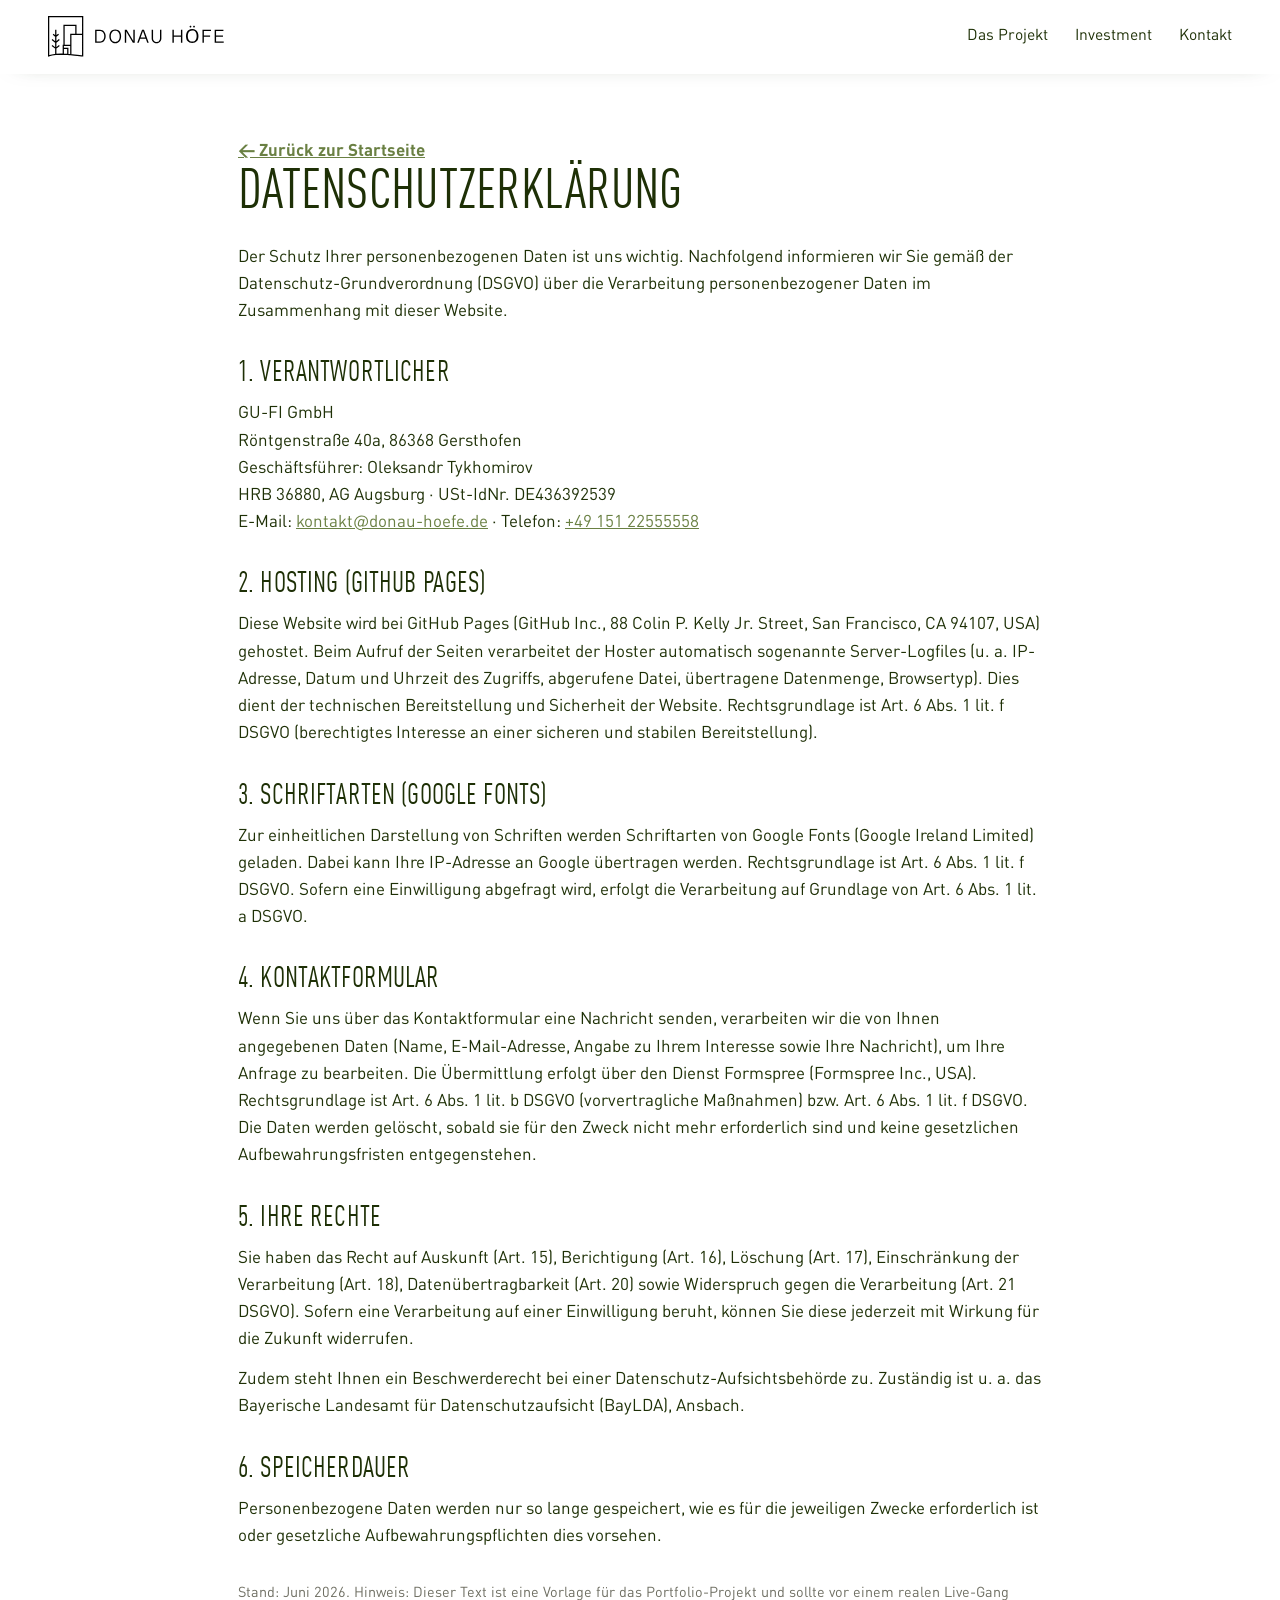
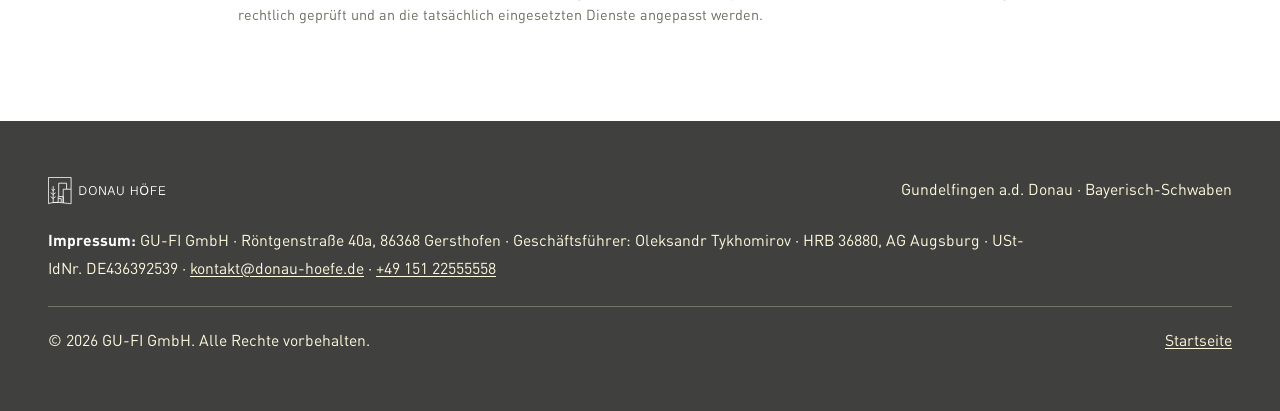
==== datenschutz.html @ a9e22f4d "Neues Hero-Foto+Favicon; Hero tiefer/Kicker 2-zeilig/Logo groesser; Closing volles Foto (Ball sichtb" ====
<!DOCTYPE html>
<html lang="de">
<head>
  <meta charset="UTF-8" />
  <meta name="viewport" content="width=device-width, initial-scale=1.0" />
  <title>Datenschutzerklärung — DONAU HÖFE | GU-FI GmbH</title>
  <meta name="theme-color" content="#1e3006" />
  <meta name="description" content="Datenschutzerklärung der GU-FI GmbH für die Website donau-hoefe.de." />
  <link rel="canonical" href="https://donau-hoefe.de/datenschutz.html" />
  <link rel="icon" href="favicon.ico" sizes="any" />
  <link rel="icon" type="image/png" href="assets/img/favicon-32.png" sizes="32x32" />
  <link rel="apple-touch-icon" href="assets/img/apple-touch-icon.png" />
  <link rel="manifest" href="site.webmanifest" />
  <link rel="stylesheet" href="assets/css/styles.css?v=17" />
</head>
<body>

  <header class="header is-solid" id="header">
    <div class="container">
      <a href="index.html" class="brand" aria-label="Donau Höfe — Startseite"><img src="assets/img/logo.svg" alt="Donau Höfe" /></a>
      <nav class="nav" aria-label="Hauptnavigation">
        <a href="index.html#projekt">Das Projekt</a>
        <a href="index.html#investment">Investment</a>
        <a href="index.html#kontakt" class="nav__cta">Kontakt</a>
      </nav>
    </div>
  </header>

  <main class="container legal">
    <a href="index.html" style="color:var(--olive);font-weight:600;">&larr; Zurück zur Startseite</a>
    <h1>Datenschutzerklärung</h1>
    <p>Der Schutz Ihrer personenbezogenen Daten ist uns wichtig. Nachfolgend informieren wir Sie gemäß der Datenschutz-Grundverordnung (DSGVO) über die Verarbeitung personenbezogener Daten im Zusammenhang mit dieser Website.</p>

    <h2>1. Verantwortlicher</h2>
    <p>
      GU-FI GmbH<br />
      Röntgenstraße 40a, 86368 Gersthofen<br />
      Geschäftsführer: Oleksandr Tykhomirov<br />
      HRB 36880, AG Augsburg · USt-IdNr. DE436392539<br />
      E-Mail: <a href="mailto:kontakt@donau-hoefe.de">kontakt@donau-hoefe.de</a> · Telefon: <a href="tel:+4915122555558">+49 151 22555558</a>
    </p>

    <h2>2. Hosting (GitHub Pages)</h2>
    <p>Diese Website wird bei GitHub Pages (GitHub Inc., 88 Colin P. Kelly Jr. Street, San Francisco, CA 94107, USA) gehostet. Beim Aufruf der Seiten verarbeitet der Hoster automatisch sogenannte Server-Logfiles (u. a. IP-Adresse, Datum und Uhrzeit des Zugriffs, abgerufene Datei, übertragene Datenmenge, Browsertyp). Dies dient der technischen Bereitstellung und Sicherheit der Website. Rechtsgrundlage ist Art. 6 Abs. 1 lit. f DSGVO (berechtigtes Interesse an einer sicheren und stabilen Bereitstellung).</p>

    <h2>3. Schriftarten (Google Fonts)</h2>
    <p>Zur einheitlichen Darstellung von Schriften werden Schriftarten von Google Fonts (Google Ireland Limited) geladen. Dabei kann Ihre IP-Adresse an Google übertragen werden. Rechtsgrundlage ist Art. 6 Abs. 1 lit. f DSGVO. Sofern eine Einwilligung abgefragt wird, erfolgt die Verarbeitung auf Grundlage von Art. 6 Abs. 1 lit. a DSGVO.</p>

    <h2>4. Kontaktformular</h2>
    <p>Wenn Sie uns über das Kontaktformular eine Nachricht senden, verarbeiten wir die von Ihnen angegebenen Daten (Name, E-Mail-Adresse, Angabe zu Ihrem Interesse sowie Ihre Nachricht), um Ihre Anfrage zu bearbeiten. Die Übermittlung erfolgt über den Dienst Formspree (Formspree Inc., USA). Rechtsgrundlage ist Art. 6 Abs. 1 lit. b DSGVO (vorvertragliche Maßnahmen) bzw. Art. 6 Abs. 1 lit. f DSGVO. Die Daten werden gelöscht, sobald sie für den Zweck nicht mehr erforderlich sind und keine gesetzlichen Aufbewahrungsfristen entgegenstehen.</p>

    <h2>5. Ihre Rechte</h2>
    <p>Sie haben das Recht auf Auskunft (Art. 15), Berichtigung (Art. 16), Löschung (Art. 17), Einschränkung der Verarbeitung (Art. 18), Datenübertragbarkeit (Art. 20) sowie Widerspruch gegen die Verarbeitung (Art. 21 DSGVO). Sofern eine Verarbeitung auf einer Einwilligung beruht, können Sie diese jederzeit mit Wirkung für die Zukunft widerrufen.</p>
    <p>Zudem steht Ihnen ein Beschwerderecht bei einer Datenschutz-Aufsichtsbehörde zu. Zuständig ist u. a. das Bayerische Landesamt für Datenschutzaufsicht (BayLDA), Ansbach.</p>

    <h2>6. Speicherdauer</h2>
    <p>Personenbezogene Daten werden nur so lange gespeichert, wie es für die jeweiligen Zwecke erforderlich ist oder gesetzliche Aufbewahrungspflichten dies vorsehen.</p>

    <p style="margin-top:2rem;color:var(--muted);font-size:.9rem;">Stand: Juni 2026. Hinweis: Dieser Text ist eine Vorlage für das Portfolio-Projekt und sollte vor einem realen Live-Gang rechtlich geprüft und an die tatsächlich eingesetzten Dienste angepasst werden.</p>
  </main>

  <footer class="footer">
    <div class="container">
      <div class="footer__top">
        <span class="footer__brand"><img src="assets/img/logo.svg" alt="Donau Höfe" /></span>
        <span>Gundelfingen a.d. Donau · Bayerisch-Schwaben</span>
      </div>
      <p class="footer__impressum">
        <b>Impressum:</b> GU-FI GmbH · Röntgenstraße 40a, 86368 Gersthofen ·
        Geschäftsführer: Oleksandr Tykhomirov · HRB 36880, AG Augsburg ·
        USt-IdNr. DE436392539 ·
        <a href="mailto:kontakt@donau-hoefe.de">kontakt@donau-hoefe.de</a> ·
        <a href="tel:+4915122555558">+49 151 22555558</a>
      </p>
      <div class="footer__bottom">
        <span>© 2026 GU-FI GmbH. Alle Rechte vorbehalten.</span>
        <a href="index.html">Startseite</a>
      </div>
    </div>
  </footer>

</body>
</html>
---- assets/css/styles.css ----
/* ============================================================
   DONAU HÖFE — Design nach Figma (Olga, 2026-06-16)
   Palette: Oliv #1e3006 · Creme #fffadd · Oliv-Grün #6a8043
            · Orange #ed7a13 (Akzent) · Graphit #40413f · Weiß
   Schrift: Saira / Saira Condensed  (Ersatz für AdihausDIN, proprietär)
   ============================================================ */

/* ---- Schriften: AdihausDIN (Originalschrift aus Figma) ---- */
@font-face { font-family:"AdihausDIN"; src:url("../fonts/adihausdin_regular.otf") format("opentype"); font-weight:400; font-style:normal; font-display:swap; }
@font-face { font-family:"AdihausDIN"; src:url("../fonts/adihausdin_bold.otf") format("opentype"); font-weight:700; font-style:normal; font-display:swap; }
@font-face { font-family:"AdihausDIN Cn"; src:url("../fonts/adihausdin_cn.ttf") format("truetype"); font-weight:400 700; font-style:normal; font-display:swap; }

:root {
  --ink: #1e3006;        /* dunkles Oliv: Text, Linien, Headlines auf Weiß */
  --ink2: #000000;       /* einige Headlines (Figma) */
  --cream: #fffadd;      /* Text auf Foto/Dunkel */
  --olive: #6a8043;      /* Sekundärtext, Button-Text auf Weiß */
  --orange: #ed7a13;     /* Akzent: Zahlen, Highlights, Pin */
  --graphite: #40413f;   /* Badge-/Label-Hinterlegung */
  --pale: #ffe687;       /* helles Gelb (Pfeile/Highlights) */
  --pale2: #fffc9e;
  --white: #ffffff;
  --paper: #ffffff;
  --line: #d7d3c4;
  --muted: #6f6f63;

  --f-head: "AdihausDIN Cn", "Arial Narrow", "Roboto Condensed", sans-serif;
  --f-body: "AdihausDIN", system-ui, -apple-system, "Segoe UI", Roboto, sans-serif;

  --maxw: 1360px;
  --gutter: clamp(1.1rem, 4.2vw, 3rem);
  --section-y: clamp(3.5rem, 8vw, 6.5rem);
  --radius: 0px;        /* eckig, wie im Figma */
  --radius-sm: 0px;
  --pill: 0px;
  --header-h: 74px;
  --shadow: none;
  --shadow-soft: none;
}

*, *::before, *::after { box-sizing: border-box; }
* { margin: 0; }
html { scroll-behavior: smooth; -webkit-text-size-adjust: 100%; }
body {
  font-family: var(--f-body);
  font-size: 1.0625rem;
  line-height: 1.6;
  color: var(--ink);
  background: var(--paper);
  -webkit-font-smoothing: antialiased;
  overflow-x: hidden;
}
img, picture, svg { display: block; max-width: 100%; }
img { height: auto; }
a { color: inherit; text-decoration: none; }
button, input, textarea, select { font: inherit; color: inherit; }
:focus-visible { outline: 3px solid var(--orange); outline-offset: 3px; border-radius: 4px; }

h1, h2, h3 {
  font-family: var(--f-head);
  font-weight: 600;
  line-height: 1.0;
  text-transform: uppercase;
  letter-spacing: .005em;
  color: var(--ink);
}
h1 { font-size: clamp(2.4rem, 5vw, 3.5rem); }
h2 { font-size: clamp(1.9rem, 3.4vw, 2.55rem); }
h3 { font-size: clamp(1.5rem, 2.6vw, 1.95rem); line-height: 1.04; }
p { color: var(--ink); }
strong { font-weight: 600; }

/* ---- Layout-Helfer ---- */
.container { width: 100%; max-width: var(--maxw); margin-inline: auto; padding-inline: var(--gutter); }
.section { padding-block: var(--section-y); }
.lead { font-size: clamp(1.1rem, 1.6vw, 1.3rem); line-height: 1.5; }

/* Sektions-Kopf: Label + Linie (Figma-Muster) */
.eyebrow {
  font-family: var(--f-body);
  font-weight: 600;
  font-size: .95rem;
  letter-spacing: .12em;
  text-transform: uppercase;
  color: var(--ink);
  display: inline-flex; align-items: center; gap: .55rem;
}
.eyebrow img { width: 22px; height: 22px; }
.rule { height: 2px; background: var(--ink); border: 0; margin: 1rem 0 1.6rem; }
.rule--light { background: rgba(255,255,255,.5); }

/* ---- Buttons: Pfeil-Pille (einheitlich) ---- */
.btn {
  display: inline-flex; align-items: center; gap: .9rem;
  font-family: var(--f-head);
  font-weight: 600;
  text-transform: uppercase;
  letter-spacing: .03em;
  font-size: 1.1rem;
  line-height: 1;
  padding: .95rem 1.7rem;
  border-radius: 0;
  border: 2px solid currentColor;
  background: transparent;
  color: var(--olive);
  cursor: pointer;
  transition: background .2s ease, color .2s ease, transform .2s ease, border-color .2s ease;
}
.btn::after { content: ""; width: 14px; height: 30px; flex: none; background: currentColor;
  -webkit-mask: url("data:image/svg+xml,%3Csvg xmlns='http://www.w3.org/2000/svg' viewBox='0 0 14 30'%3E%3Cpath d='M7 1 V25 M1.5 19 L7 25 L12.5 19' stroke='black' stroke-width='1.6' fill='none'/%3E%3C/svg%3E") no-repeat center / contain;
  mask: url("data:image/svg+xml,%3Csvg xmlns='http://www.w3.org/2000/svg' viewBox='0 0 14 30'%3E%3Cpath d='M7 1 V25 M1.5 19 L7 25 L12.5 19' stroke='black' stroke-width='1.6' fill='none'/%3E%3C/svg%3E") no-repeat center / contain;
  transition: transform .2s ease; }
.btn:hover::after { transform: translateY(3px); }
.btn:hover { background: var(--olive); color: var(--white); border-color: var(--olive); }
.btn--solid { background: var(--olive); border-color: var(--olive); color: var(--white); }
.btn--solid:hover { background: var(--ink); border-color: var(--ink); }
.btn--gleam { color: var(--pale); }              /* auf Foto: GLEAM #ffe687 */
.btn--gleam:hover { background: var(--pale); border-color: var(--pale); color: var(--ink); }
.btn--cream { color: var(--pale); }
.btn--cream:hover { background: var(--pale); border-color: var(--pale); color: var(--ink); }
.btn-row { display: flex; flex-wrap: wrap; gap: 1rem; margin-top: 1.8rem; }

/* Inline-Highlight (orange) wie "23.700 m²" / "barrierefrei" */
.mark { background: var(--orange); color: var(--white); padding: .04em .4em; border-radius: 0; white-space: nowrap; font-weight: 500; }
/* Zweifarbige Headlines (Akzentwort wie im Figma) */
.hl-o { color: var(--orange); }
.hl-g { color: var(--olive); }

/* ============================================================ HEADER */
.header {
  position: fixed; inset: 0 0 auto 0; z-index: 100; height: var(--header-h);
  display: flex; align-items: center;
  transition: background .3s ease, box-shadow .3s ease;
}
.header .container { display: flex; align-items: center; justify-content: space-between; gap: 1.5rem; }
.header.is-solid { background: rgba(255,255,255,.94); -webkit-backdrop-filter: blur(8px); backdrop-filter: blur(8px); box-shadow: 0 4px 24px -20px rgba(30,48,6,.6); }
.brand { display: inline-flex; align-items: center; gap: .5rem; font-family: var(--f-head); font-weight: 600; font-size: 1.6rem; letter-spacing: .02em; color: var(--white); }
.brand img { height: 42px; width: auto; display: block; }
.header.is-solid .brand { color: var(--ink); }
.header.is-solid .brand img { filter: brightness(0); }   /* weißes Logo auf hellem Header dunkel */
.nav { display: flex; align-items: center; gap: 1.7rem; }
.nav a { font-size: .98rem; font-weight: 500; color: var(--ink); position: relative; text-shadow: 0 1px 10px rgba(255,255,255,.4); }
.nav a::after { content: ""; position: absolute; left: 0; bottom: -5px; height: 2px; width: 0; background: var(--orange); transition: width .2s ease; }
.nav a:hover::after { width: 100%; }
.header.is-solid .nav a { text-shadow: none; }
.nav-toggle { display: none; width: 34px; height: 34px; border: 0; border-radius: 0; background: transparent; cursor: pointer; align-items: center; justify-content: center; }
.nav-toggle span, .nav-toggle span::before, .nav-toggle span::after { content: ""; display: block; width: 26px; height: 1.5px; background: var(--ink); position: relative; transition: .25s; }
.nav-toggle span::before { position: absolute; top: -7px; }
.nav-toggle span::after { position: absolute; top: 7px; }
.nav-open .nav-toggle span { background: transparent; }
.nav-open .nav-toggle span::before { top: 0; transform: rotate(45deg); }
.nav-open .nav-toggle span::after { top: 0; transform: rotate(-45deg); }

/* ============================================================ HERO */
.hero { position: relative; min-height: clamp(620px, 92vh, 880px); display: flex; align-items: center; color: var(--cream); isolation: isolate; }
.hero__media { position: absolute; inset: 0; z-index: -2; }
.hero__media img { width: 100%; height: 100%; object-fit: cover; }
.hero::after { content: ""; position: absolute; inset: 0; z-index: -1;
  background: linear-gradient(90deg, rgba(20,28,6,.55) 0%, rgba(20,28,6,.2) 48%, rgba(20,28,6,.05) 100%),
              linear-gradient(to bottom, rgba(20,28,6,.25) 0%, rgba(20,28,6,0) 22%); }
.hero .container { padding-top: var(--header-h); }
.hero__inner { max-width: 760px; }
.hero__kicker { font-weight: 300; letter-spacing: .16em; text-transform: uppercase; font-size: clamp(.9rem,1.3vw,1.12rem); line-height: 1.5; color: var(--cream); }
.hero__inner { margin-top: clamp(48px, 7vh, 84px); }   /* Textblock ~1,5–2 cm tiefer (wie Macet) */
.hero h1 { color: var(--cream); margin: 1rem 0 1.2rem; line-height: .98; }
.hero h1 .claim { display: block; margin-top: .35rem; }
.hero__sub { font-size: clamp(1.1rem,1.7vw,1.4rem); line-height: 1.45; color: var(--cream); max-width: 620px; margin-bottom: 1.6rem; }
.hero, .hero * { text-shadow: 0 2px 24px rgba(10,18,2,.4); }

/* ============================================================ SPLIT (Bild + Text) */
.split { display: grid; grid-template-columns: 1fr 1fr; gap: clamp(2rem, 5vw, 4.5rem); align-items: center; }
.split--text-right .split__media { order: -1; }
.split__media img { width: 100%; border-radius: var(--radius); box-shadow: var(--shadow); object-fit: cover; }
.split__body h2 { margin-bottom: 2rem; }   /* Abstand nach Headline = 2× Absatzabstand */
.split__body p { font-size: clamp(1.05rem,1.5vw,1.25rem); line-height: 1.5; }
.split__body p + p { margin-top: 1rem; }

/* ============================================================ QUARTIER — Mosaik */
.mosaic { display: grid; grid-template-columns: repeat(3, 1fr); gap: clamp(.8rem,1.5vw,1.1rem); }
.mosaic__row2 { grid-template-columns: repeat(2, 1fr); margin-top: clamp(.8rem,1.5vw,1.1rem); }
.tile { position: relative; border-radius: var(--radius); overflow: hidden; aspect-ratio: 5/4; isolation: isolate; box-shadow: var(--shadow-soft); }
.mosaic__row2 .tile { aspect-ratio: 16/9; }
.tile img { position: absolute; inset: 0; width: 100%; height: 100%; object-fit: cover; transition: transform .5s ease; }
.tile::after { content: ""; position: absolute; inset: 0; background: linear-gradient(to top, rgba(20,28,6,.7) 0%, rgba(20,28,6,.05) 55%, transparent 100%); }
.tile__label { position: absolute; left: 0; right: 0; bottom: 0; z-index: 1; text-align: center; padding: 1.1rem; font-family: var(--f-head); font-weight: 600; text-transform: uppercase; font-size: clamp(1.05rem,1.6vw,1.3rem); color: var(--cream); }
.tile:hover img { transform: scale(1.04); }

/* ============================================================ KENNZAHLEN */
.kpis { display: grid; grid-template-columns: repeat(4, 1fr); gap: clamp(1rem,2.5vw,2rem); text-align: center; }
.kpi__icon { width: 30px; height: 26px; margin: 0 auto .7rem; }
.kpi__icon svg { width: 100%; height: 100%; fill: none; stroke: var(--olive); stroke-width: 2; }
.kpi__num { font-family: var(--f-head); font-weight: 600; text-transform: uppercase; font-size: clamp(1.9rem,3.4vw,2.5rem); color: var(--orange); line-height: 1; }
.kpi__label { margin-top: .5rem; color: var(--olive); font-size: clamp(1rem,1.4vw,1.2rem); }
/* gleicher Leerraum vor und nach den Kennzahlen */
#kennzahlen { padding-top: 0; }

/* ============================================================ Foto-Band (Nachhaltigkeit/Lage/Entwicklung/Closing) */
.band { position: relative; isolation: isolate; overflow: hidden; color: var(--cream); }
.band__media { position: absolute; inset: 0; z-index: -2; }
.band__media img { width: 100%; height: 100%; object-fit: cover; }
/* KEIN Vollbild-Overlay. Foto bleibt hell. Lesbarkeit nur lokal unter der Textspalte. */
.band .container { padding-block: clamp(4rem, 9vw, 7rem); }
.band h2, .band .eyebrow { color: var(--cream); }
.band h2 { font-size: clamp(2.3rem, 4.4vw, 3.4rem); }   /* großer Headline wie im Figma */
.band__inner { max-width: 700px; }
.band p { color: var(--cream); font-size: clamp(1.05rem,1.5vw,1.25rem); line-height: 1.5; }
/* Lesbarkeit ohne Foto-Abdunklung: Schatten direkt am Text */
.band h2, .band .eyebrow, .band p { text-shadow: 0 2px 16px rgba(10,18,2,.6); }

/* Nachhaltigkeit: hohe Sektion, Bild ganz sichtbar, Text untere Drittel, Glas-Badges rechts */
/* Foto VOLLSTÄNDIG (Junge + Hase, kein Beschnitt): Bild im Fluss, Text als Overlay */
#nachhaltigkeit { display: block; min-height: 0; }
#nachhaltigkeit .band__media { position: relative; }
#nachhaltigkeit .band__media img { width: 100%; height: auto; display: block; }
#nachhaltigkeit .container { position: absolute; inset: 0; display: grid; grid-template-columns: 1.45fr .85fr; gap: clamp(2rem,5vw,4.5rem); align-items: end; padding-block: clamp(2.5rem,5vw,4.5rem); }
#nachhaltigkeit .band__inner { max-width: 720px; position: relative; z-index: 1; }
#nachhaltigkeit .badges { position: relative; z-index: 1; }
#nachhaltigkeit h2 { font-size: clamp(2.4rem, 4.4vw, 3.5rem); }
/* schmale Verlaufs-Unterlage NUR unter der Textspalte (links unten), Hase rechts bleibt frei */
#nachhaltigkeit .container::before { content: ""; position: absolute; inset: 0; z-index: 0; pointer-events: none; background: linear-gradient(to top right, rgba(20,28,6,.74) 0%, rgba(20,28,6,.16) 32%, rgba(20,28,6,0) 50%); }
.badges { display: flex; flex-direction: column; gap: .8rem; align-items: flex-end; }
.badge { background: rgba(255,255,255,.16); -webkit-backdrop-filter: blur(14px) saturate(130%); backdrop-filter: blur(14px) saturate(130%); border: 1px solid rgba(255,255,255,.45); color: #fff; font-family: var(--f-head); font-weight: 600; text-transform: uppercase; font-size: clamp(1.1rem,1.5vw,1.4rem); padding: .85rem 1.4rem; border-radius: 0; text-align: center; text-shadow: 0 1px 8px rgba(10,18,2,.4); }
@media (max-width: 980px){ #nachhaltigkeit .container { grid-template-columns: 1fr; } .badges { margin-top: 1.6rem; } }

/* ============================================================ LAGE */
.lage { position: relative; isolation: isolate; overflow: hidden; margin-bottom: var(--section-y); }
/* Karte VOLLSTÄNDIG zeigen (Ulm + Augsburg + Bogen) — Bild im Fluss, Text als Overlay */
.lage__media { position: relative; background: #e3e1d6; }
.lage__media img { width: 100%; height: auto; display: block; }
.lage__panel { background: rgba(255,255,255,.55); -webkit-backdrop-filter: blur(2px); backdrop-filter: blur(2px); padding: clamp(.9rem,1.6vw,1.4rem) clamp(1.1rem,1.8vw,1.6rem); max-width: 440px; margin-left: auto; }
.lage__panel h2 { font-size: clamp(1.3rem, 2vw, 1.7rem); }
.lage .container { position: absolute; inset: 0; padding-block: clamp(1.4rem,3vw,2.6rem); display: flex; align-items: flex-start; }

/* ============================================================ ENTWICKLUNG */
.entw__hero { position: relative; }
.entw__hero > picture img { width: 100%; height: clamp(380px, 44vw, 560px); object-fit: cover; display: block; }
.entw__hero .container { position: absolute; inset: 0; display: flex; align-items: center; pointer-events: none; }
.entw__card { --pad: clamp(1.8rem,3vw,2.6rem); background: var(--white); padding: var(--pad); padding-bottom: 0; max-width: 540px; margin-left: auto; pointer-events: auto; }
.entw__card p { font-size: clamp(1.05rem,1.5vw,1.2rem); line-height: 1.5; }
.entw__below { padding-top: clamp(2.5rem,5vw,4rem); padding-bottom: var(--section-y); }
/* Fortschrittsbalken — farbige Leiste unten an der Karte */
.entw__card .progress { display: grid; grid-template-columns: repeat(4,1fr); gap: 0; margin: var(--pad) calc(-1*var(--pad)) 0; }
.progress span { height: 14px; border-radius: 0; }
.progress span:nth-child(1){ background: #fffdee; } .progress span:nth-child(2){ background: var(--cream); }
.progress span:nth-child(3){ background: var(--pale); } .progress span:nth-child(4){ background: var(--olive); }
.timeline { display: grid; grid-template-columns: repeat(4,1fr); gap: clamp(1.5rem,4vw,3rem); position: relative; }
.timeline::before { content: ""; position: absolute; top: 21px; left: 1%; right: 1%; height: 2px; background: var(--line); z-index: 0; }
.tl { position: relative; z-index: 1; }
.tl__icon { width: 42px; height: 42px; margin-bottom: 1.2rem; background: #fff; padding-right: 12px; box-sizing: content-box; }
.tl__tag { font-family: var(--f-head); font-weight: 600; text-transform: uppercase; font-size: clamp(1.15rem,1.5vw,1.4rem); letter-spacing: .04em; color: var(--ink); line-height: 1; }
.tl__tag::after { content: ""; display: block; width: 28px; height: 3px; background: var(--orange); margin-top: .6rem; }
.tl__txt { margin-top: .85rem; color: var(--olive); font-size: clamp(1rem,1.3vw,1.12rem); line-height: 1.45; }

/* ============================================================ INVESTOREN */
.invest__intro { display: grid; grid-template-columns: 1fr 1fr; gap: clamp(1.5rem,4vw,3rem); }
.invest__intro p { font-size: clamp(1.05rem,1.5vw,1.25rem); line-height: 1.5; }
.plan { margin: clamp(2rem,4vw,3rem) 0 1rem; border-radius: var(--radius); overflow: hidden; box-shadow: var(--shadow-soft); border: 1px solid var(--line); }
.plan img { width: 100%; }
.plan__cap { padding: .8rem 1.2rem; font-size: .92rem; color: var(--muted); background: #faf9f4; border-top: 1px solid var(--line); }
.disclaimer { font-size: .95rem; color: var(--muted); line-height: 1.5; margin-bottom: clamp(2rem,4vw,3rem); }
.formats { display: grid; grid-template-columns: 1fr 1fr; gap: clamp(2rem,5vw,4rem); align-items: center; }
.formats__media img { width: 100%; border-radius: var(--radius); box-shadow: var(--shadow); }
.format + .format { margin-top: 1.8rem; }
.format h3 { margin-bottom: .4rem; }
.format p { color: var(--ink); font-size: clamp(1rem,1.4vw,1.15rem); line-height: 1.45; }

/* ============================================================ PROJEKTTRÄGER */
.traeger { text-align: center; }
#projekttraeger { padding-bottom: 0; }
.traeger .eyebrow { justify-content: center; }
.traeger__head { max-width: 760px; margin: 0 auto clamp(2rem,4vw,3rem); }
.traeger__head p { margin-top: 1rem; font-size: clamp(1.05rem,1.5vw,1.25rem); color: var(--ink); }
.traeger__sign { width: clamp(110px,12vw,150px); height: auto; margin: 1.4rem auto 0; display: block; }
/* Polaroid-Karten: weißer Rahmen (unten dicker), Neigung, Schatten, überlappend */
.traeger__cards { display: flex; justify-content: center; align-items: flex-start; gap: 0; flex-wrap: wrap; position: relative; z-index: 3; }
.traeger__cards img { width: clamp(190px, 26vw, 330px); aspect-ratio: 4/3; object-fit: cover; background: #fff; border: 12px solid #fff; border-bottom-width: 40px; box-shadow: 0 20px 44px -18px rgba(30,48,6,.55); }
.traeger__cards img:nth-child(1) { transform: rotate(-5deg); z-index: 1; }
.traeger__cards img:nth-child(2) { transform: rotate(2.5deg) translateY(18px); margin-inline: -2.5%; z-index: 3; }
.traeger__cards img:nth-child(3) { transform: rotate(4.5deg); z-index: 2; }

/* ============================================================ CLOSING */
/* Closing-Foto VOLLSTÄNDIG (Ball + Füße immer sichtbar): Bild im Fluss, Text Overlay */
#closing { display: block; min-height: 0; margin-top: clamp(-5.5rem, -7vw, -3rem); position: relative; z-index: 1; }
#closing .band__media { position: relative; }
#closing .band__media img { width: 100%; height: auto; display: block; }
#closing .container { position: absolute; inset: 0; display: flex; align-items: flex-end; }
.closing .band__inner { margin-left: auto; max-width: 600px; text-align: right; padding-bottom: clamp(1rem,3vw,2.5rem); position: relative; z-index: 1; }
.closing h2 { color: var(--white); font-size: clamp(2rem,3.4vw,2.6rem); text-shadow: 0 2px 10px rgba(10,18,2,.55), 0 1px 30px rgba(10,18,2,.4); }
.traeger { position: relative; z-index: 2; }
#closing .container::before { content: ""; position: absolute; inset: 0; z-index: 0; pointer-events: none; background: linear-gradient(to top left, rgba(20,28,6,.5) 0%, rgba(20,28,6,.08) 34%, transparent 52%); }

/* ============================================================ KONTAKT (ergänzt, nicht im Figma) */
.contact { background: var(--white); color: var(--ink); border-top: 2px solid var(--ink); }
.contact h2 { color: var(--ink); }
.contact__grid { display: grid; grid-template-columns: .9fr 1.1fr; gap: clamp(2rem,5vw,4rem); align-items: start; }
.contact__lead { color: var(--ink); font-size: clamp(1.05rem,1.5vw,1.25rem); margin-bottom: 1.8rem; }
.contact__list { list-style: none; padding: 0; display: grid; gap: 1.1rem; }
.contact__list .k { font-size: .82rem; letter-spacing: .1em; text-transform: uppercase; color: var(--olive); font-weight: 600; display: block; }
.contact__list .v { color: var(--ink); font-size: 1.1rem; }
.contact__list a.v { text-decoration: underline; text-decoration-color: var(--olive); }
.form { display: grid; gap: 1.1rem; }
.field { display: grid; gap: .4rem; }
.field label { font-size: .92rem; font-weight: 600; color: var(--ink); }
.field input, .field textarea { width: 100%; padding: .9rem 1.1rem; border-radius: 0; border: 2px solid var(--line); background: #fff; color: var(--ink); }
.field textarea { min-height: 130px; resize: vertical; }
.field input::placeholder, .field textarea::placeholder { color: #9a978a; }
.field input:focus, .field textarea:focus { outline: none; border-color: var(--olive); }
.field.is-invalid input, .field.is-invalid textarea { border-color: #c0392b; }
.field__error { font-size: .85rem; color: #c0392b; min-height: 1em; }
.form__note { font-size: .85rem; color: var(--muted); }
.form__note a { text-decoration: underline; color: var(--olive); }
.form__success { display: none; padding: 1.1rem 1.3rem; border-radius: 0; background: #eef1e2; border: 2px solid var(--olive); color: var(--ink); }
.form__success.is-visible { display: block; }

/* ============================================================ FOOTER */
.footer { background: var(--graphite); color: var(--cream); padding-block: clamp(2.5rem,6vw,3.5rem); font-size: .98rem; }
.footer__top { display: flex; flex-wrap: wrap; justify-content: space-between; gap: 1.2rem; align-items: center; }
.footer__brand { display: inline-flex; align-items: center; gap: .5rem; font-family: var(--f-head); font-weight: 600; font-size: 1.5rem; letter-spacing: .04em; color: var(--cream); }
.footer__brand img { height: 28px; width: auto; }
.footer__top > span { color: var(--cream); }
.footer__impressum { margin-top: 1.4rem; line-height: 1.8; max-width: 980px; color: var(--cream); }
.footer__impressum b { color: #fff; }
.footer a { color: var(--cream); text-decoration: underline; text-underline-offset: 2px; }
.footer a:hover { color: #fff; }
.footer__bottom { margin-top: 1.4rem; padding-top: 1.4rem; border-top: 1px solid rgba(255,250,221,.28); display: flex; flex-wrap: wrap; gap: 1rem; justify-content: space-between; color: var(--cream); }

/* ============================================================ LEGAL (Datenschutz) */
.legal { padding-top: calc(var(--header-h) + clamp(2rem,6vw,4rem)); padding-bottom: clamp(3rem,7vw,5rem); max-width: 900px; }
.legal h1 { margin-bottom: 1.4rem; }
.legal h2 { font-size: clamp(1.4rem,3vw,1.8rem); margin: 2.2rem 0 .7rem; }
.legal p, .legal li { color: var(--ink); margin-bottom: .8rem; }
.legal ul { padding-left: 1.2rem; }
.legal a { color: var(--olive); text-decoration: underline; }

/* ============================================================ REVEAL */
.reveal { opacity: 0; transform: translateY(22px); transition: opacity .6s ease, transform .6s ease; }
.reveal.is-in { opacity: 1; transform: none; }
@media (prefers-reduced-motion: reduce) {
  * { scroll-behavior: auto !important; }
  .reveal { opacity: 1 !important; transform: none !important; transition: none; }
  .tile:hover img { transform: none; }
}

/* ============================================================ RESPONSIVE */
@media (max-width: 980px) {
  .kpis { grid-template-columns: repeat(2,1fr); row-gap: 2rem; }
  .timeline { grid-template-columns: repeat(2,1fr); row-gap: 2rem; }
  .invest__intro, .formats, .contact__grid { grid-template-columns: 1fr; }
  .mosaic { grid-template-columns: repeat(2,1fr); }
  .mosaic__row2 { grid-template-columns: repeat(2,1fr); }
  .lage__panel { max-width: none; margin-left: 0; }
  .entw__hero .container { position: static; display: block; }
  .entw__hero > picture img { height: clamp(240px,52vw,400px); }
  .entw__card { max-width: none; margin-left: 0; margin-top: -2rem; position: relative; }
}
@media (max-width: 760px) {
  :root { --header-h: 62px; }
  .nav { position: fixed; inset: var(--header-h) 0 auto 0; flex-direction: column; align-items: stretch; gap: 0;
    background: rgba(255,255,255,.98); -webkit-backdrop-filter: blur(8px); backdrop-filter: blur(8px);
    padding: .5rem var(--gutter) 1.25rem; box-shadow: var(--shadow); transform: translateY(-130%); transition: transform .3s ease; visibility: hidden; }
  .nav-open .nav { transform: translateY(0); visibility: visible; }
  .nav a { color: var(--ink) !important; text-shadow: none; padding: .85rem 0; border-bottom: 1px solid var(--line); }
  .nav a::after { display: none; }
  .nav-toggle { display: inline-flex; }
  .split, .split--text-right .split__media { grid-template-columns: 1fr; order: 0; }
  .split { grid-template-columns: 1fr; }
  .split__media img { max-height: 360px; }
  .closing .band__inner { text-align: left; margin-left: 0; }
  .lage__pin { display: none; }
  .btn-row .btn { flex: 1 1 auto; justify-content: center; }
  /* Overlay-Sektionen auf Mobil: Text UNTER das (vollständige) Bild stapeln */
  #nachhaltigkeit .container { position: static; display: block; background: var(--ink); padding: 2rem var(--gutter); }
  #nachhaltigkeit .container::before { display: none; }
  #nachhaltigkeit .band__inner { max-width: none; }
  #nachhaltigkeit .badges { align-items: flex-start; margin-top: 1.4rem; }
  .lage .container { position: static; padding: 0; display: block; }
  .lage__panel { background: var(--paper); max-width: none; margin: 0; padding: 1.5rem var(--gutter); }
}
@media (max-width: 520px) {
  .kpis, .mosaic, .mosaic__row2, .traeger__cards { grid-template-columns: 1fr; }
}

/* ===== Mobil-Feinschliff (≤760) ===== */
@media (max-width: 760px) {
  /* Header durchgehend hell (Logo/Burger sichtbar über dem Bild) */
  .header { background: rgba(255,255,255,.96); -webkit-backdrop-filter: blur(8px); backdrop-filter: blur(8px); box-shadow: 0 4px 24px -20px rgba(30,48,6,.6); }
  .brand img { filter: brightness(0); }

  /* HERO: Bild (rechte Hälfte) ohne Verlauf oben, Text darunter auf Weiß in Dunkelgrün */
  .hero { display: block; min-height: 0; isolation: auto; color: var(--ink); }
  .hero__media { position: relative; height: clamp(220px, 56vw, 340px); z-index: 0; }
  .hero__media img { object-position: 72% center; }
  .hero::after { display: none; }
  .hero .container { position: static; padding-top: 1.6rem; padding-bottom: .25rem; }
  .hero__inner { margin-top: 0; max-width: none; }
  .hero, .hero * { text-shadow: none; }
  .hero__kicker, .hero h1, .hero h1 .claim, .hero__sub { color: var(--ink); }
  .hero .btn { color: var(--olive); }

  /* LAGE: andere Karte (per <picture>), Überschrift normale (größere) Größe */
  .lage__panel h2 { font-size: clamp(1.9rem, 6.5vw, 2.4rem); }

  /* TIMELINE: Linie weg, alles zentriert untereinander */
  .timeline { grid-template-columns: 1fr; gap: 2.2rem; }
  .timeline::before { display: none; }
  .tl { text-align: center; }
  .tl__icon { margin-left: auto; margin-right: auto; background: transparent; padding: 0; }
  .tl__tag::after { margin-left: auto; margin-right: auto; }

  /* GALERIE/CLOSING: kein Verlauf/Schatten/Streifen, grüner zentrierter Text UNTER dem Foto */
  #closing { margin-top: 1.5rem; }
  #closing .container { position: static; }
  #closing .container::before { display: none; }
  #closing .band__inner { margin: 0; max-width: none; text-align: center; padding: 1.4rem var(--gutter); }
  .closing h2 { color: var(--olive); text-shadow: none; }

  /* MOSAIK-Labels größer (besser lesbar) */
  .tile__label { font-size: clamp(1.3rem, 5vw, 1.7rem); }
}
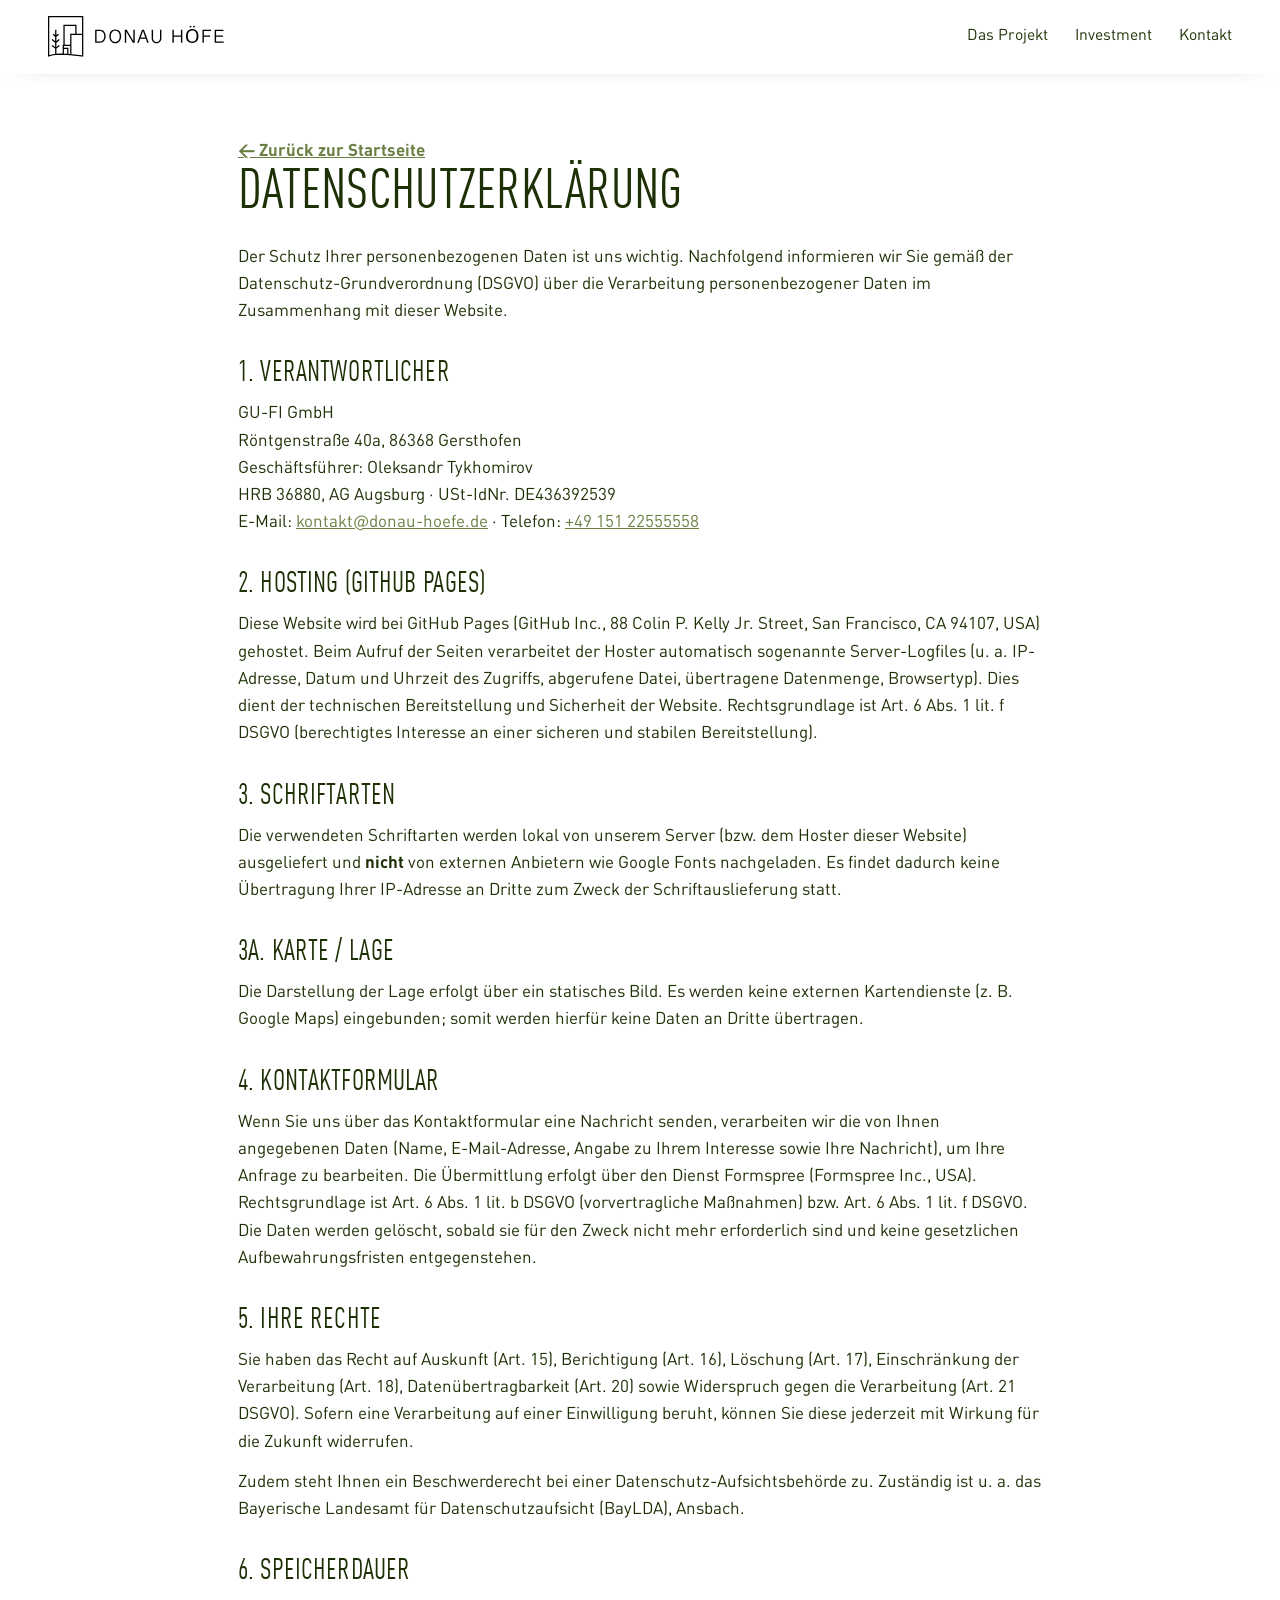
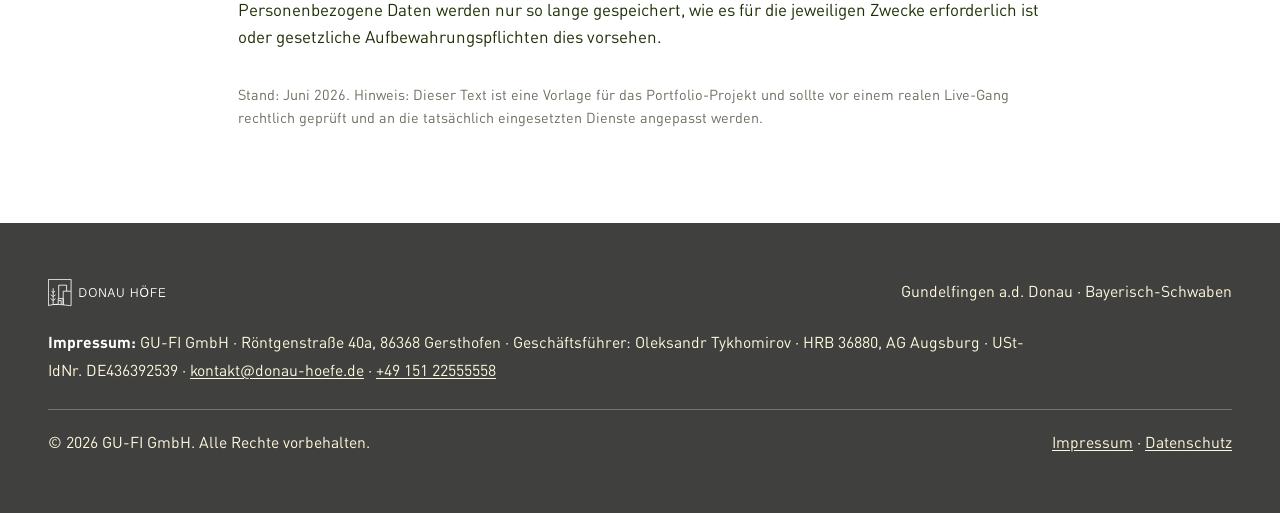
==== commit 8785abae: "Impressum-Seite + Footer-Links; Pflicht-Consent-Checkbox + Honeypot; Referrer-Policy; Datenschutz ko" ====
--- a/datenschutz.html
+++ b/datenschutz.html
@@ -7,11 +7,11 @@
   <meta name="theme-color" content="#1e3006" />
   <meta name="description" content="Datenschutzerklärung der GU-FI GmbH für die Website donau-hoefe.de." />
   <link rel="canonical" href="https://donau-hoefe.de/datenschutz.html" />
-  <link rel="icon" href="favicon.ico" sizes="any" />
-  <link rel="icon" type="image/png" href="assets/img/favicon-32.png" sizes="32x32" />
+  <link rel="icon" href="favicon.ico?v=2" sizes="any" />
+  <link rel="icon" type="image/png" href="assets/img/favicon-32.png?v=2" sizes="32x32" />
   <link rel="apple-touch-icon" href="assets/img/apple-touch-icon.png" />
   <link rel="manifest" href="site.webmanifest" />
-  <link rel="stylesheet" href="assets/css/styles.css?v=17" />
+  <link rel="stylesheet" href="assets/css/styles.css?v=21" />
 </head>
 <body>
 
@@ -43,8 +43,11 @@
     <h2>2. Hosting (GitHub Pages)</h2>
     <p>Diese Website wird bei GitHub Pages (GitHub Inc., 88 Colin P. Kelly Jr. Street, San Francisco, CA 94107, USA) gehostet. Beim Aufruf der Seiten verarbeitet der Hoster automatisch sogenannte Server-Logfiles (u. a. IP-Adresse, Datum und Uhrzeit des Zugriffs, abgerufene Datei, übertragene Datenmenge, Browsertyp). Dies dient der technischen Bereitstellung und Sicherheit der Website. Rechtsgrundlage ist Art. 6 Abs. 1 lit. f DSGVO (berechtigtes Interesse an einer sicheren und stabilen Bereitstellung).</p>
 
-    <h2>3. Schriftarten (Google Fonts)</h2>
-    <p>Zur einheitlichen Darstellung von Schriften werden Schriftarten von Google Fonts (Google Ireland Limited) geladen. Dabei kann Ihre IP-Adresse an Google übertragen werden. Rechtsgrundlage ist Art. 6 Abs. 1 lit. f DSGVO. Sofern eine Einwilligung abgefragt wird, erfolgt die Verarbeitung auf Grundlage von Art. 6 Abs. 1 lit. a DSGVO.</p>
+    <h2>3. Schriftarten</h2>
+    <p>Die verwendeten Schriftarten werden lokal von unserem Server (bzw. dem Hoster dieser Website) ausgeliefert und <strong>nicht</strong> von externen Anbietern wie Google Fonts nachgeladen. Es findet dadurch keine Übertragung Ihrer IP-Adresse an Dritte zum Zweck der Schriftauslieferung statt.</p>
+
+    <h2>3a. Karte / Lage</h2>
+    <p>Die Darstellung der Lage erfolgt über ein statisches Bild. Es werden keine externen Kartendienste (z. B. Google Maps) eingebunden; somit werden hierfür keine Daten an Dritte übertragen.</p>
 
     <h2>4. Kontaktformular</h2>
     <p>Wenn Sie uns über das Kontaktformular eine Nachricht senden, verarbeiten wir die von Ihnen angegebenen Daten (Name, E-Mail-Adresse, Angabe zu Ihrem Interesse sowie Ihre Nachricht), um Ihre Anfrage zu bearbeiten. Die Übermittlung erfolgt über den Dienst Formspree (Formspree Inc., USA). Rechtsgrundlage ist Art. 6 Abs. 1 lit. b DSGVO (vorvertragliche Maßnahmen) bzw. Art. 6 Abs. 1 lit. f DSGVO. Die Daten werden gelöscht, sobald sie für den Zweck nicht mehr erforderlich sind und keine gesetzlichen Aufbewahrungsfristen entgegenstehen.</p>
@@ -74,7 +77,7 @@
       </p>
       <div class="footer__bottom">
         <span>© 2026 GU-FI GmbH. Alle Rechte vorbehalten.</span>
-        <a href="index.html">Startseite</a>
+        <span><a href="impressum.html">Impressum</a> · <a href="datenschutz.html">Datenschutz</a></span>
       </div>
     </div>
   </footer>
--- a/assets/css/styles.css
+++ b/assets/css/styles.css
@@ -164,6 +164,12 @@
 .hero__inner { margin-top: clamp(48px, 7vh, 84px); }   /* Textblock ~1,5–2 cm tiefer (wie Macet) */
 .hero h1 { color: var(--cream); margin: 1rem 0 1.2rem; line-height: .98; }
 .hero h1 .claim { display: block; margin-top: .35rem; }
+/* Schreibmaschinen-Wort (lebendiges/bezahlbares/nachhaltiges) im Akzent-Gelb */
+.hl-type { color: var(--pale); }
+.hl-caret { display: inline-block; width: .5ch; height: .82em; margin-left: .02em; background: var(--pale); transform: translateY(.08em); animation: caretBlink 1s steps(1) infinite; }
+@keyframes caretBlink { 50% { opacity: 0; } }
+.only-mob { display: none; }   /* Zeilenumbruch nur mobil: Tipp-Wort eigene Zeile (kein Springen) */
+@media (prefers-reduced-motion: reduce) { .hl-caret { display: none; } }
 .hero__sub { font-size: clamp(1.1rem,1.7vw,1.4rem); line-height: 1.45; color: var(--cream); max-width: 620px; margin-bottom: 1.6rem; }
 .hero, .hero * { text-shadow: 0 2px 24px rgba(10,18,2,.4); }
 
@@ -283,14 +289,14 @@
 #closing { display: block; min-height: 0; margin-top: clamp(-5.5rem, -7vw, -3rem); position: relative; z-index: 1; }
 #closing .band__media { position: relative; }
 #closing .band__media img { width: 100%; height: auto; display: block; }
-#closing .container { position: absolute; inset: 0; display: flex; align-items: flex-end; }
-.closing .band__inner { margin-left: auto; max-width: 600px; text-align: right; padding-bottom: clamp(1rem,3vw,2.5rem); position: relative; z-index: 1; }
-.closing h2 { color: var(--white); font-size: clamp(2rem,3.4vw,2.6rem); text-shadow: 0 2px 10px rgba(10,18,2,.55), 0 1px 30px rgba(10,18,2,.4); }
+#closing .container { position: absolute; inset: 0; display: flex; align-items: flex-end; padding-bottom: clamp(2.5rem, 5vw, 4.6rem); }
+.closing .band__inner { margin-left: auto; max-width: 600px; text-align: right; padding-bottom: clamp(.2rem,.8vw,.5rem); position: relative; z-index: 1; }
+.closing h2 { color: var(--white); font-size: clamp(2rem,3.4vw,2.6rem); text-shadow: none; }
 .traeger { position: relative; z-index: 2; }
 #closing .container::before { content: ""; position: absolute; inset: 0; z-index: 0; pointer-events: none; background: linear-gradient(to top left, rgba(20,28,6,.5) 0%, rgba(20,28,6,.08) 34%, transparent 52%); }
 
 /* ============================================================ KONTAKT (ergänzt, nicht im Figma) */
-.contact { background: var(--white); color: var(--ink); border-top: 2px solid var(--ink); }
+.contact { background: var(--white); color: var(--ink); }
 .contact h2 { color: var(--ink); }
 .contact__grid { display: grid; grid-template-columns: .9fr 1.1fr; gap: clamp(2rem,5vw,4rem); align-items: start; }
 .contact__lead { color: var(--ink); font-size: clamp(1.05rem,1.5vw,1.25rem); margin-bottom: 1.8rem; }
@@ -307,6 +313,12 @@
 .field input:focus, .field textarea:focus { outline: none; border-color: var(--olive); }
 .field.is-invalid input, .field.is-invalid textarea { border-color: #c0392b; }
 .field__error { font-size: .85rem; color: #c0392b; min-height: 1em; }
+.hp-field { position: absolute !important; left: -9999px !important; width: 1px; height: 1px; overflow: hidden; }
+.field-check { display: flex; align-items: flex-start; gap: .6rem; margin-top: .3rem; }
+.field-check input[type="checkbox"] { width: 20px; height: 20px; flex: none; margin-top: .15rem; accent-color: var(--olive); cursor: pointer; }
+.field-check label { font-size: .9rem; line-height: 1.4; color: var(--ink); }
+.field-check a { text-decoration: underline; color: var(--olive); }
+.field-check.is-invalid input[type="checkbox"] { outline: 2px solid #c0392b; outline-offset: 2px; }
 .form__note { font-size: .85rem; color: var(--muted); }
 .form__note a { text-decoration: underline; color: var(--olive); }
 .form__success { display: none; padding: 1.1rem 1.3rem; border-radius: 0; background: #eef1e2; border: 2px solid var(--olive); color: var(--ink); }
@@ -388,13 +400,17 @@
 
   /* HERO: Bild (rechte Hälfte) ohne Verlauf oben, Text darunter auf Weiß in Dunkelgrün */
   .hero { display: block; min-height: 0; isolation: auto; color: var(--ink); }
-  .hero__media { position: relative; height: clamp(220px, 56vw, 340px); z-index: 0; }
-  .hero__media img { object-position: 72% center; }
+  .hero__media { position: relative; height: clamp(340px, 92vw, 540px); z-index: 0; }
+  .hero__media img { object-position: center 45%; }   /* eigenes Mobil-Foto (Kinder mit Ball) */
+  .hl-type, .hl-caret { color: var(--orange); }
+  .hl-caret { background: var(--orange); }
+  .only-mob { display: inline; }   /* Tipp-Wort auf eigene Zeile */
   .hero::after { display: none; }
   .hero .container { position: static; padding-top: 1.6rem; padding-bottom: .25rem; }
   .hero__inner { margin-top: 0; max-width: none; }
   .hero, .hero * { text-shadow: none; }
   .hero__kicker, .hero h1, .hero h1 .claim, .hero__sub { color: var(--ink); }
+  .hero h1 { font-size: clamp(1.8rem, 7.4vw, 2.5rem); }
   .hero .btn { color: var(--olive); }
 
   /* LAGE: andere Karte (per <picture>), Überschrift normale (größere) Größe */
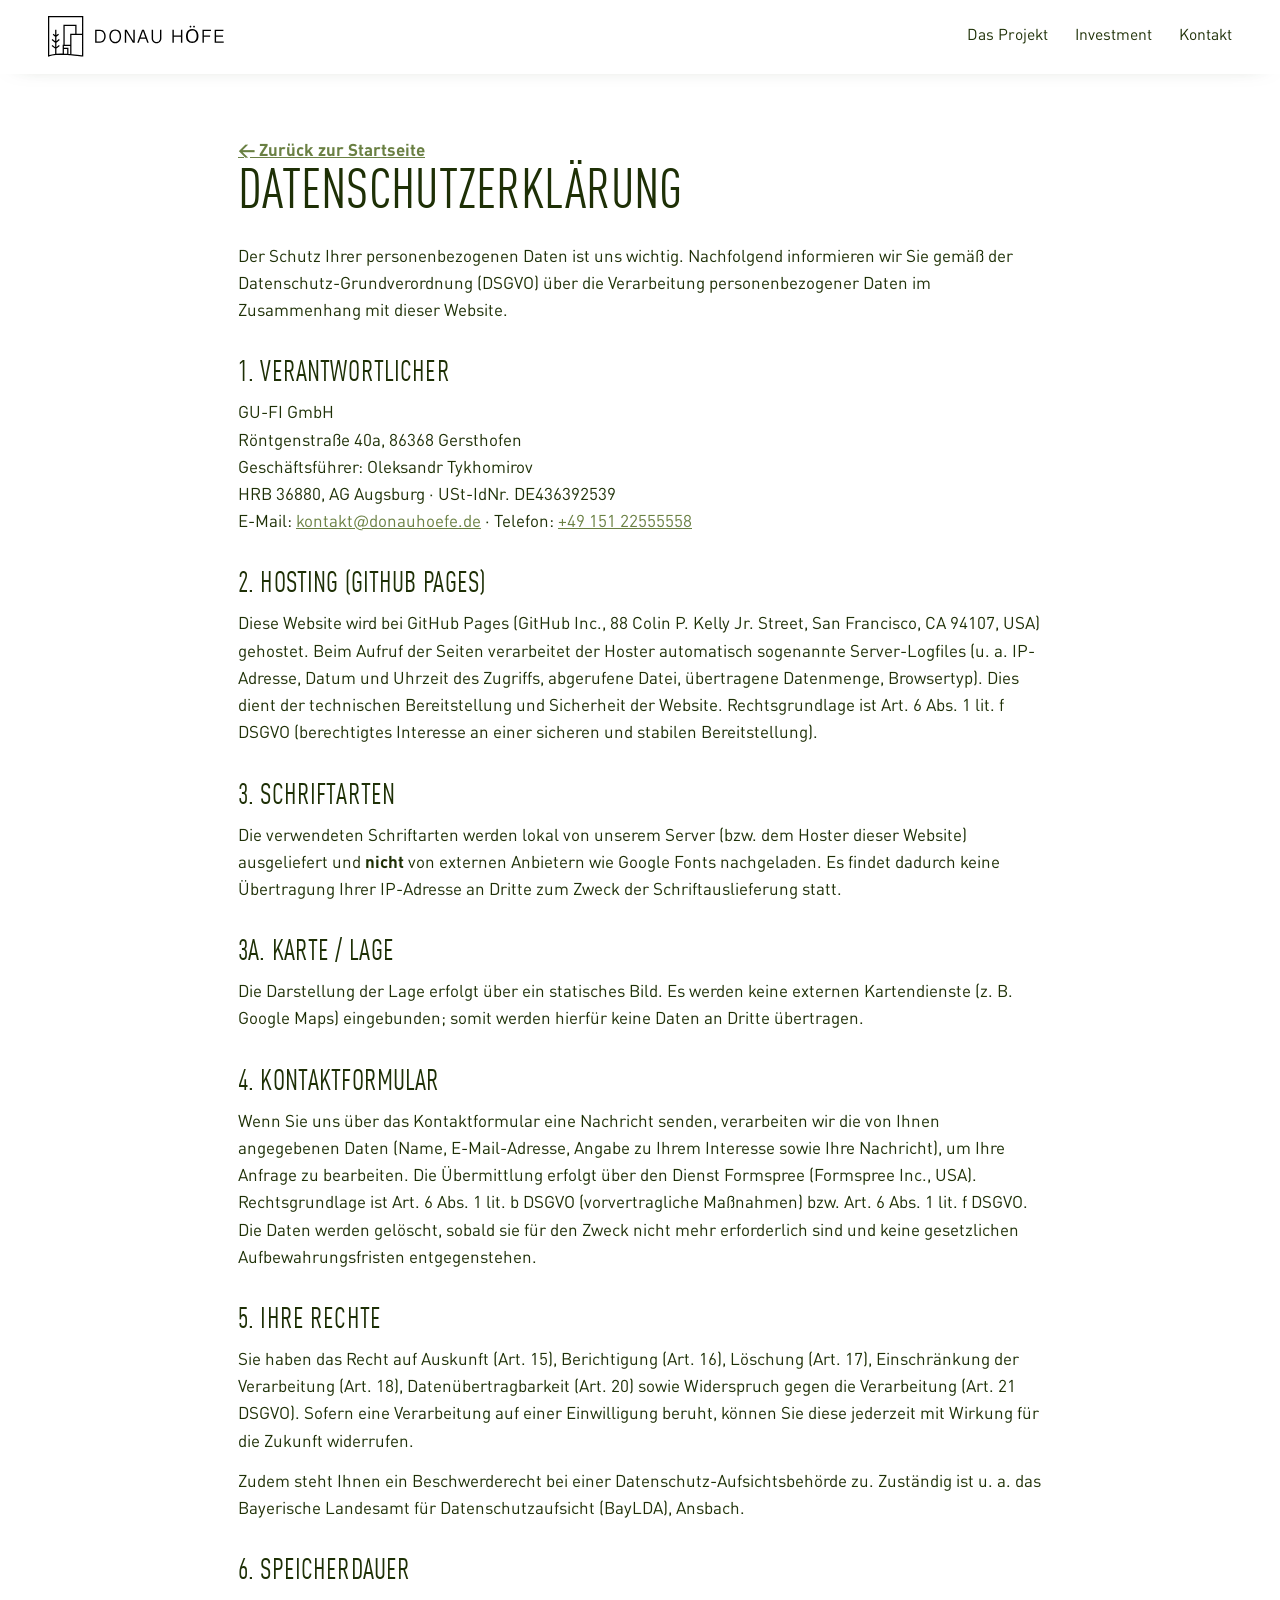
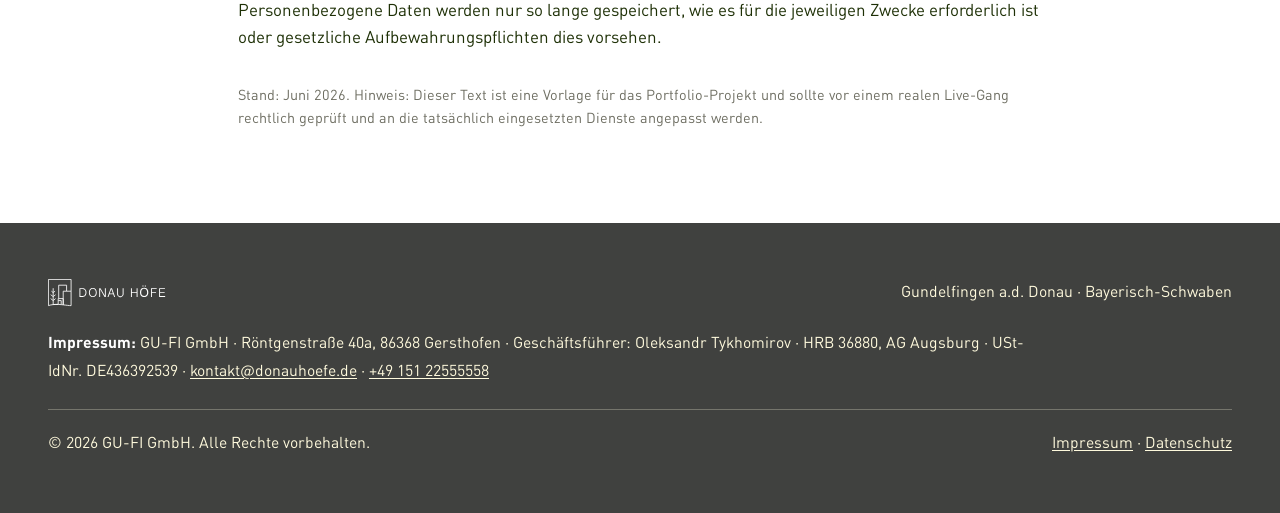
==== commit 992985d2: "Custom Domain donauhoefe.de (CNAME) + alle URLs/E-Mail auf donauhoefe.de (ohne Bindestrich) Co-Autho" ====
--- a/datenschutz.html
+++ b/datenschutz.html
@@ -5,8 +5,8 @@
   <meta name="viewport" content="width=device-width, initial-scale=1.0" />
   <title>Datenschutzerklärung — DONAU HÖFE | GU-FI GmbH</title>
   <meta name="theme-color" content="#1e3006" />
-  <meta name="description" content="Datenschutzerklärung der GU-FI GmbH für die Website donau-hoefe.de." />
-  <link rel="canonical" href="https://donau-hoefe.de/datenschutz.html" />
+  <meta name="description" content="Datenschutzerklärung der GU-FI GmbH für die Website donauhoefe.de." />
+  <link rel="canonical" href="https://donauhoefe.de/datenschutz.html" />
   <link rel="icon" href="favicon.ico?v=2" sizes="any" />
   <link rel="icon" type="image/png" href="assets/img/favicon-32.png?v=2" sizes="32x32" />
   <link rel="apple-touch-icon" href="assets/img/apple-touch-icon.png" />
@@ -37,7 +37,7 @@
       Röntgenstraße 40a, 86368 Gersthofen<br />
       Geschäftsführer: Oleksandr Tykhomirov<br />
       HRB 36880, AG Augsburg · USt-IdNr. DE436392539<br />
-      E-Mail: <a href="mailto:kontakt@donau-hoefe.de">kontakt@donau-hoefe.de</a> · Telefon: <a href="tel:+4915122555558">+49 151 22555558</a>
+      E-Mail: <a href="mailto:kontakt@donauhoefe.de">kontakt@donauhoefe.de</a> · Telefon: <a href="tel:+4915122555558">+49 151 22555558</a>
     </p>
 
     <h2>2. Hosting (GitHub Pages)</h2>
@@ -72,7 +72,7 @@
         <b>Impressum:</b> GU-FI GmbH · Röntgenstraße 40a, 86368 Gersthofen ·
         Geschäftsführer: Oleksandr Tykhomirov · HRB 36880, AG Augsburg ·
         USt-IdNr. DE436392539 ·
-        <a href="mailto:kontakt@donau-hoefe.de">kontakt@donau-hoefe.de</a> ·
+        <a href="mailto:kontakt@donauhoefe.de">kontakt@donauhoefe.de</a> ·
         <a href="tel:+4915122555558">+49 151 22555558</a>
       </p>
       <div class="footer__bottom">
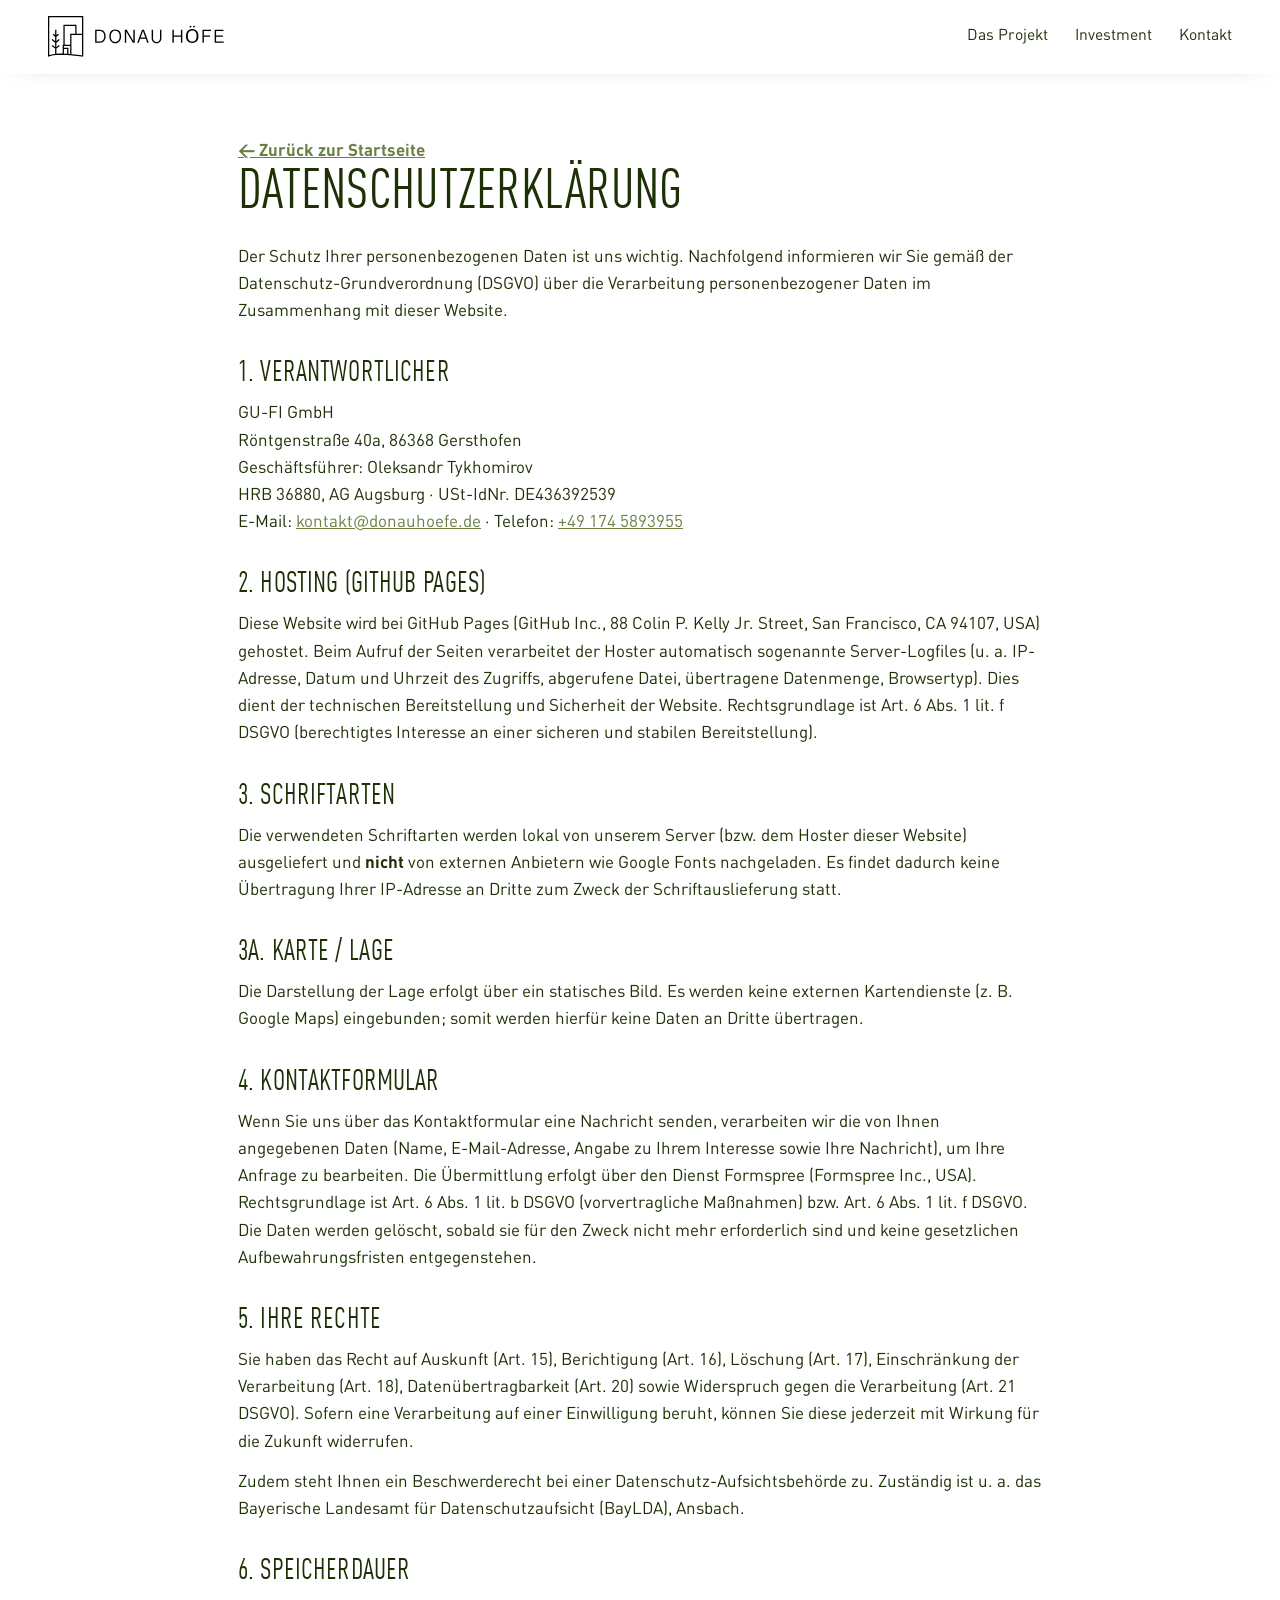
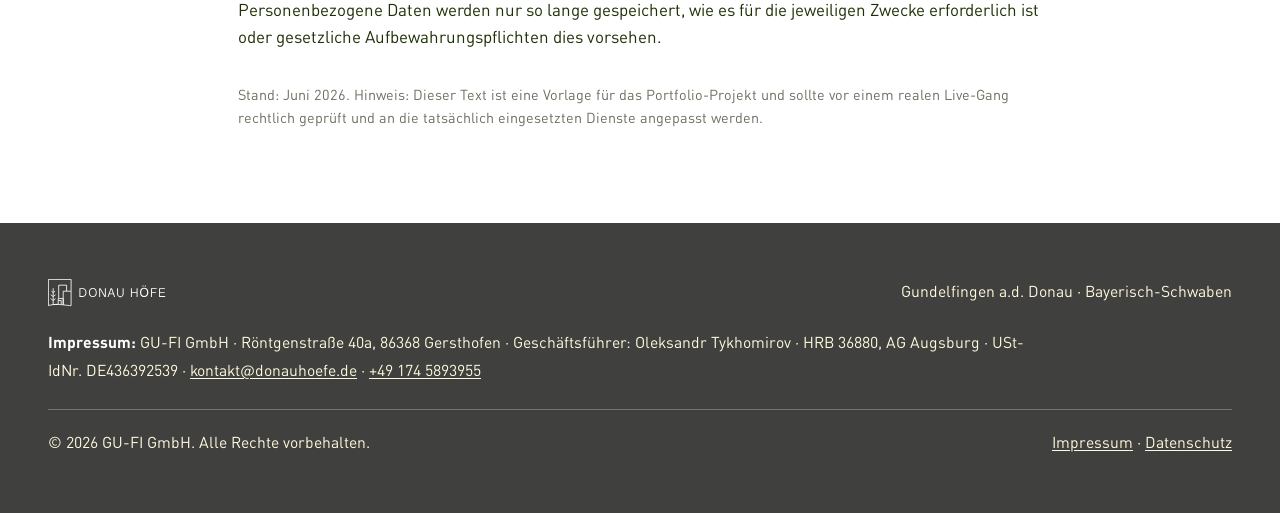
==== commit 8ffa9b33: "Telefon: +49 174 5893955 statt +49 151 22555558 Co-Authored-By: Claude Opus 5.5 <noreply@anthropic.c" ====
--- a/datenschutz.html
+++ b/datenschutz.html
@@ -11,7 +11,7 @@
   <link rel="icon" type="image/png" href="assets/img/favicon-32.png?v=2" sizes="32x32" />
   <link rel="apple-touch-icon" href="assets/img/apple-touch-icon.png" />
   <link rel="manifest" href="site.webmanifest" />
-  <link rel="stylesheet" href="assets/css/styles.css?v=21" />
+  <link rel="stylesheet" href="assets/css/styles.css?v=22" />
 </head>
 <body>
 
@@ -37,7 +37,7 @@
       Röntgenstraße 40a, 86368 Gersthofen<br />
       Geschäftsführer: Oleksandr Tykhomirov<br />
       HRB 36880, AG Augsburg · USt-IdNr. DE436392539<br />
-      E-Mail: <a href="mailto:kontakt@donauhoefe.de">kontakt@donauhoefe.de</a> · Telefon: <a href="tel:+4915122555558">+49 151 22555558</a>
+      E-Mail: <a href="mailto:kontakt@donauhoefe.de">kontakt@donauhoefe.de</a> · Telefon: <a href="tel:+491745893955">+49 174 5893955</a>
     </p>
 
     <h2>2. Hosting (GitHub Pages)</h2>
@@ -73,7 +73,7 @@
         Geschäftsführer: Oleksandr Tykhomirov · HRB 36880, AG Augsburg ·
         USt-IdNr. DE436392539 ·
         <a href="mailto:kontakt@donauhoefe.de">kontakt@donauhoefe.de</a> ·
-        <a href="tel:+4915122555558">+49 151 22555558</a>
+        <a href="tel:+491745893955">+49 174 5893955</a>
       </p>
       <div class="footer__bottom">
         <span>© 2026 GU-FI GmbH. Alle Rechte vorbehalten.</span>
--- a/assets/css/styles.css
+++ b/assets/css/styles.css
@@ -180,6 +180,10 @@
 .split__body h2 { margin-bottom: 2rem; }   /* Abstand nach Headline = 2× Absatzabstand */
 .split__body p { font-size: clamp(1.05rem,1.5vw,1.25rem); line-height: 1.5; }
 .split__body p + p { margin-top: 1rem; }
+
+/* ============================================================ QUARTIERSFILM */
+.film { max-width: 1080px; margin: clamp(1.8rem,4vw,2.6rem) auto 0; }
+.film video { display: block; width: 100%; height: auto; border-radius: var(--radius); box-shadow: var(--shadow); background: #101408; }
 
 /* ============================================================ QUARTIER — Mosaik */
 .mosaic { display: grid; grid-template-columns: repeat(3, 1fr); gap: clamp(.8rem,1.5vw,1.1rem); }
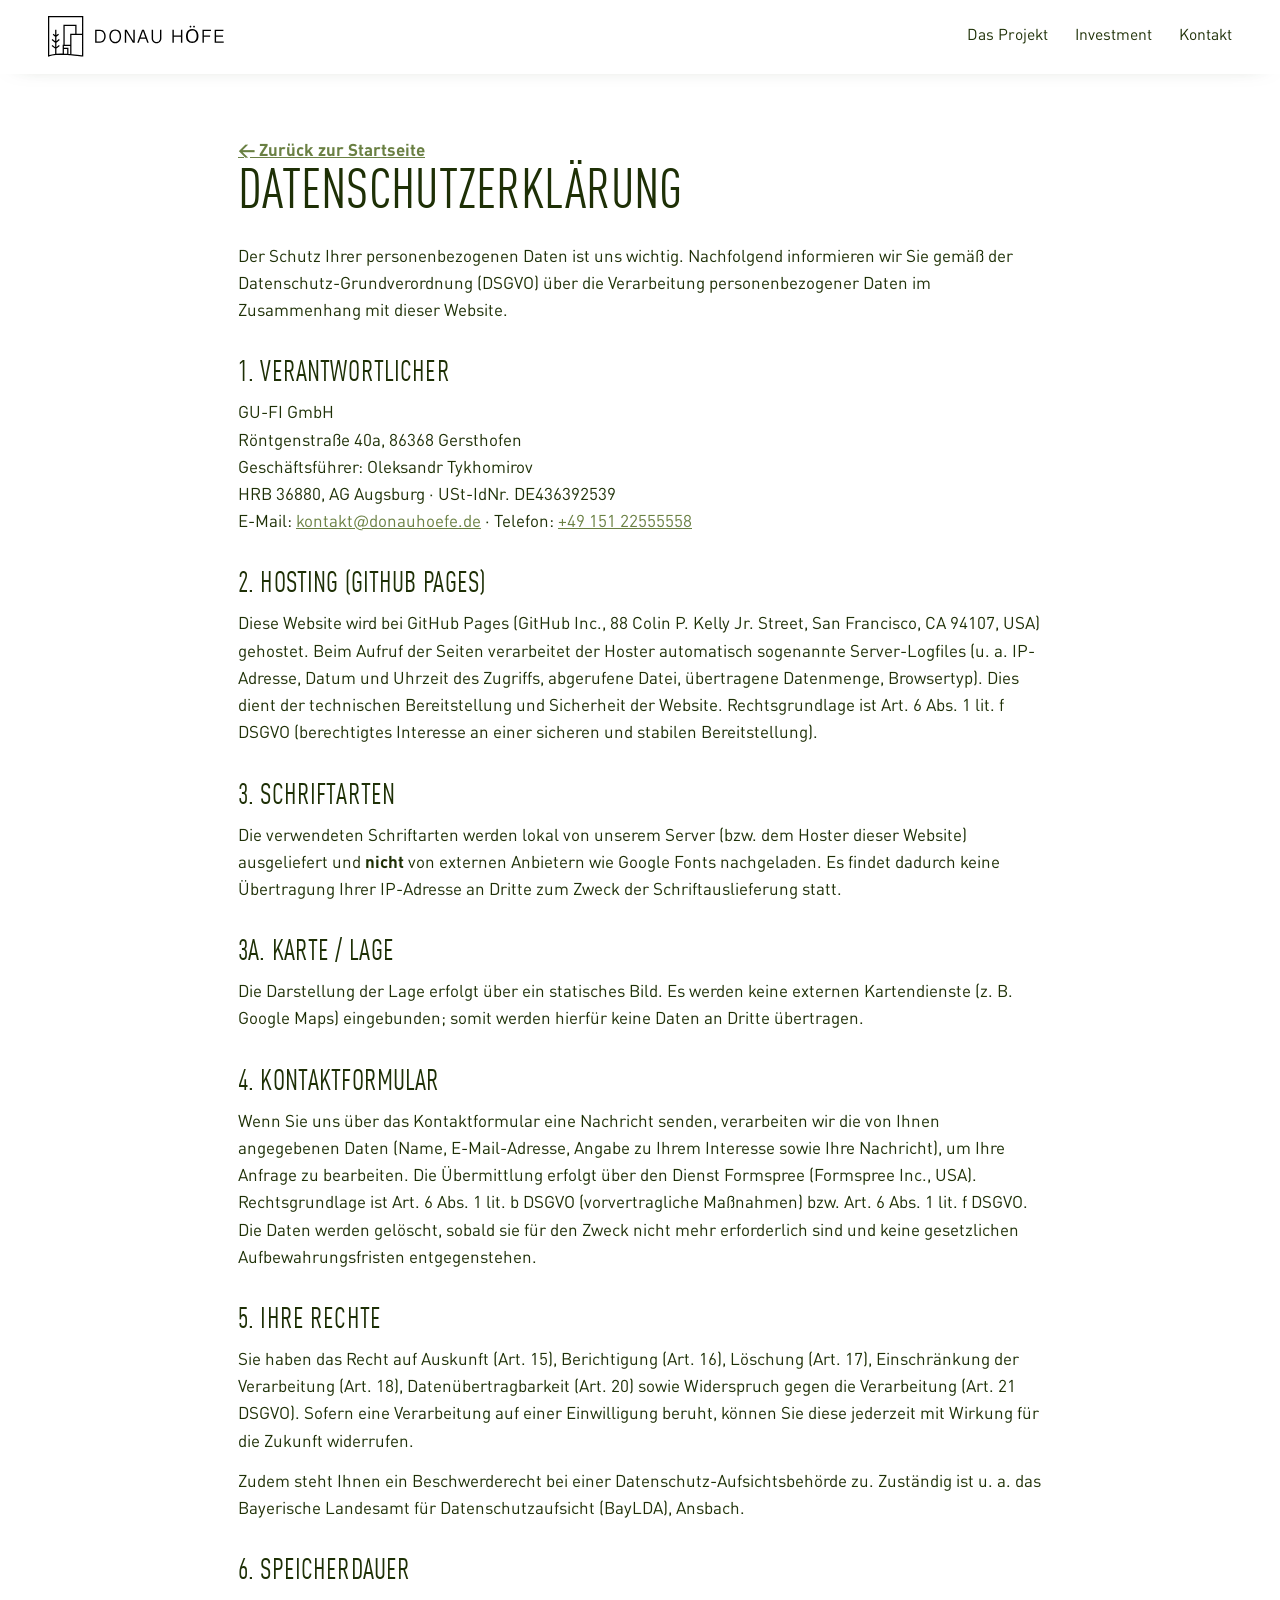
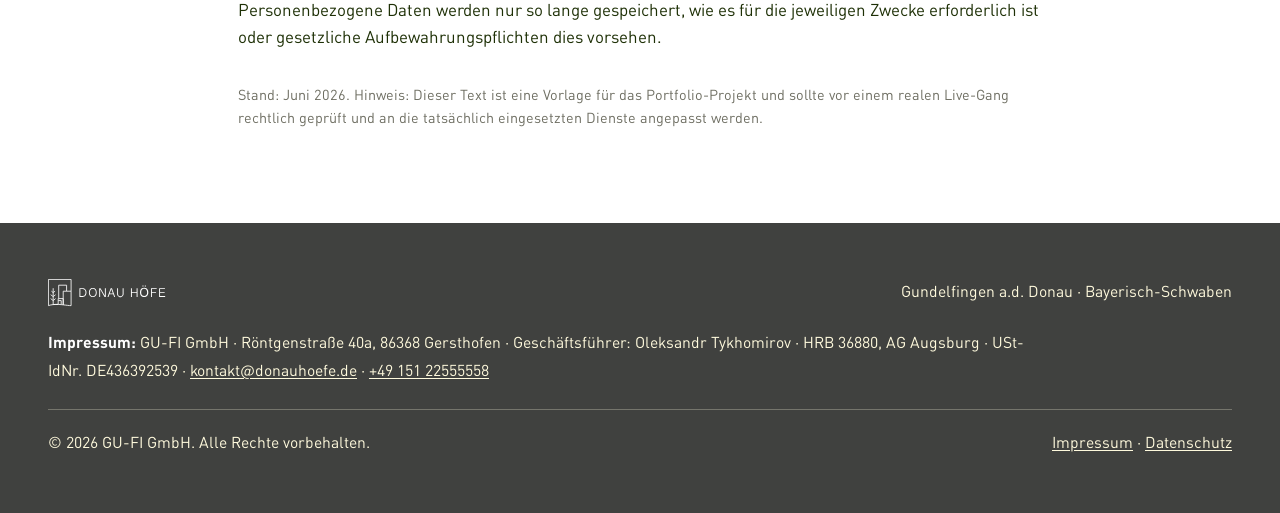
==== commit ea4c6974: "Revert "Telefon: +49 174 5893955 statt +49 151 22555558" This reverts commit 8ffa9b337578bb7eef40cf2" ====
--- a/datenschutz.html
+++ b/datenschutz.html
@@ -37,7 +37,7 @@
       Röntgenstraße 40a, 86368 Gersthofen<br />
       Geschäftsführer: Oleksandr Tykhomirov<br />
       HRB 36880, AG Augsburg · USt-IdNr. DE436392539<br />
-      E-Mail: <a href="mailto:kontakt@donauhoefe.de">kontakt@donauhoefe.de</a> · Telefon: <a href="tel:+491745893955">+49 174 5893955</a>
+      E-Mail: <a href="mailto:kontakt@donauhoefe.de">kontakt@donauhoefe.de</a> · Telefon: <a href="tel:+4915122555558">+49 151 22555558</a>
     </p>
 
     <h2>2. Hosting (GitHub Pages)</h2>
@@ -73,7 +73,7 @@
         Geschäftsführer: Oleksandr Tykhomirov · HRB 36880, AG Augsburg ·
         USt-IdNr. DE436392539 ·
         <a href="mailto:kontakt@donauhoefe.de">kontakt@donauhoefe.de</a> ·
-        <a href="tel:+491745893955">+49 174 5893955</a>
+        <a href="tel:+4915122555558">+49 151 22555558</a>
       </p>
       <div class="footer__bottom">
         <span>© 2026 GU-FI GmbH. Alle Rechte vorbehalten.</span>
